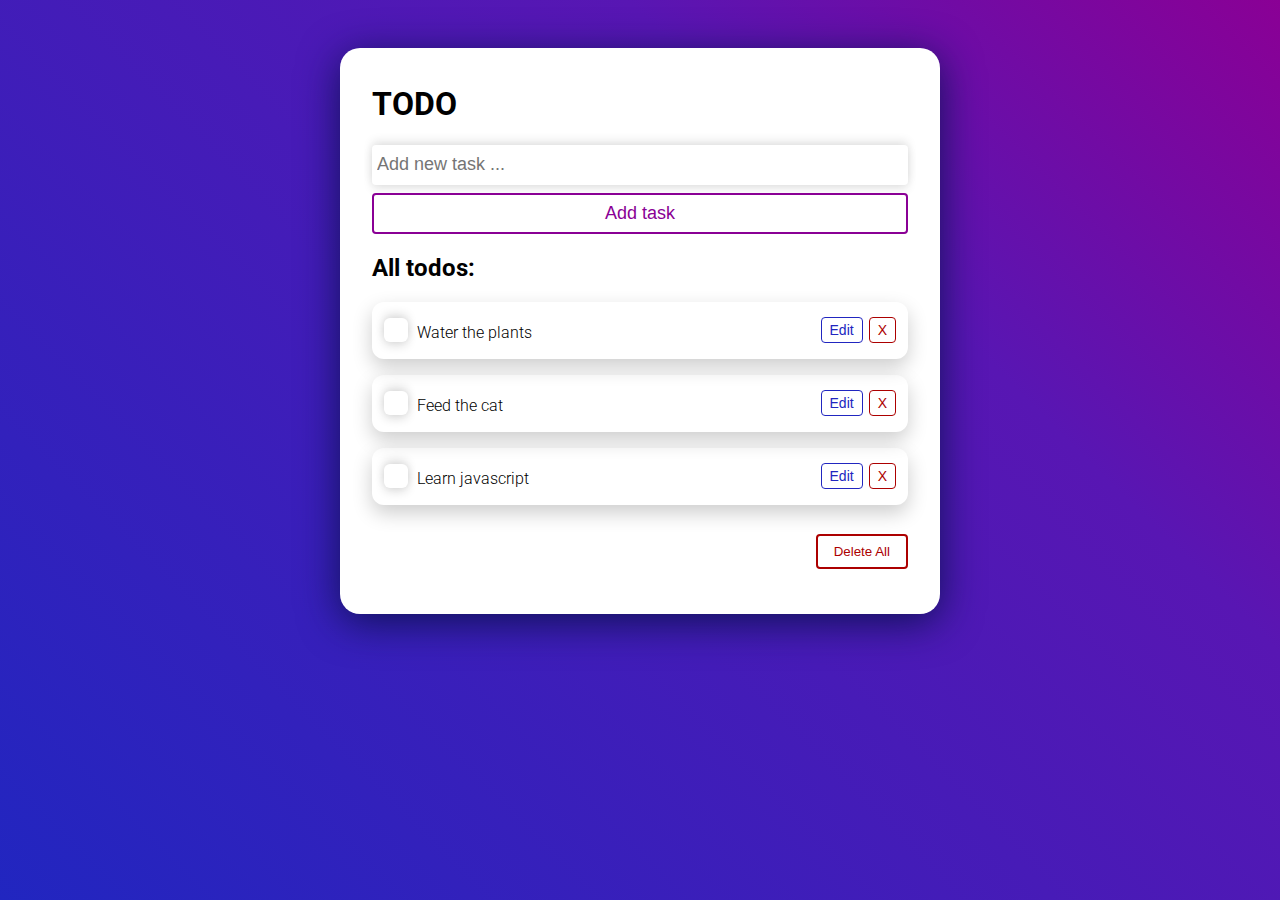
==== todoApp.html @ 9bea2eae "Add local storage function, style the app, include webfont" ====
<!DOCTYPE html>
<html lang="en">
<head>
    <meta charset="UTF-8">
    <meta http-equiv="X-UA-Compatible" content="IE=edge">
    <meta name="viewport" content="width=device-width, initial-scale=1.0">
    <link rel="stylesheet" href="todoApp.css">
    <title>TO DO APP</title>
</head>
<body>
    <div class ="wrapper">
    <header>
        <div id="page-banner">
        <h1 class="title"> TODO </h1>   
    </header>

        <div id = "todo-list"></div>
        <form id = "todo-uinput">
            <input type="text" name="" id="todo-text" required minlength="6" placeholder="Add new task ...">
            <button id = "todo-add">Add task</button>
        </form>
        <h2>All todos:</h2>

        <ul id="todo-list">
            <li class="todo-item">Go to field</li>
            <span class="todo-status" >Pending</span>
            <button class="todo-del">X</button> <button class="todo-edit">Edit</button>
        </ul>

        <!--
            may be del all button
        -->
            

        <button id = "todo-delall">Delete All</button>
    </div>

</body>

<script src="main.js"></script>
</html>
---- todoApp.css ----
@import url('https://fonts.googleapis.com/css2?family=Roboto:wght@100;300;500&display=swap');
:root {
    --primary: #8A0095;
    --secondary: #2126C0;
    --completed: #57A141;
    --completed2: #7478E7;
}
body {
    display:flex;
    justify-content: center;
    background: linear-gradient(45deg, var(--secondary) 0%, rgba(88,22,179,1) 70%, rgba(138,0,149,1) 100%);
    background-size: cover;
    font-family: 'Roboto', sans-serif;
    font-weight:300;
    padding: 0;
    margin: 0;
    min-height:100vh;
}
.wrapper {
    background-color: white;
    margin: 0 1em;
    padding: 1em 2em 2em;
    border-radius: 20px;
    box-shadow: 0 8px 40px #0f1257;
    box-sizing: border-box;
    max-width: 600px;
    width: calc(100% - 20px);
    height:50%;
    margin: 3em auto;
}
form{
    display: flex;
    flex-flow: column;
    row-gap: 8px;
}
input#todo-text {
    box-shadow: 0 4px 10px rgba(0,0,0,0.1), 0 -4px 10px rgba(0,0,0,0.1);
    border: 1px transparent solid;
    border-radius: 4px;
    box-sizing: border-box;
    font-size: 18px;
    padding: 4px;
    width: 100%;
    height: 40px;
}
ul {
    list-style:none;
    padding-left:0;
}
li[class^="todo"] {
    display: flex;
    justify-content: flex-end;
    align-items: center;
    column-gap: 6px;
    margin: 1em 0;
    padding: 12px;
    box-shadow: 0 8px 20px rgba(0,0,0,0.2);
    border-radius: 12px;
    box-sizing: border-box;
    flex-wrap: wrap;
    transition: all 300ms ease-in-out;
}
li[class^="todo"]:hover {
    box-shadow: 0 8px 20px rgba(0,0,0,0.4);
}
.todotext {
    flex: 1 0 80%;
    border:1px solid transparent;
    border-radius: 4px;
    display:block;
    padding: 4px 2px;
    transition:width 1s ease-in-out;
}
.todotext::before{
    content:'';
    display:block;
    width: 0;
    height: 2px;
    position: relative;
    border-bottom: 2px solid transparent;
    top: 11px;
    transition:all 1s ease-in-out; 
}
.todotext.todo--done {
   color: #bbb;
   margin-right: 8px;   
   transition:width 1s ease-in-out;
}
.todotext.todo--done::before{
    border-bottom: 2px solid var(--secondary);
    width: 100%;
}

.todotext.edit {
    border: 1px #aaa solid;
}
button, 
.todo-status {
    border:1px solid transparent;
    border-radius: 4px;
    padding:4px 8px;
    margin: 0;
    transition: all 300ms ease-in-out;
}
button[class^="todo-"],
.todo-status {
    font-size: 14px;
    flex-basis: 10%;
    justify-items: flex-end;
}
.todo-status.complete {
    color:var(--completed2);
}
.check {
    background-color:transparent;
    color: transparent;
    width: 24px;
    height:24px;
    border-radius: 6px;
    box-shadow: 0 4px 10px rgba(0,0,0,0.125), 0 -4px 10px rgba(0,0,0,0.125);
    display: flex;
    justify-content: center;
    align-items: center;
    transition: all 500ms ease-in-out;
}
.check.complete {
    background-color:var(--secondary);
}
button:hover,
.check {
    cursor: pointer;
}
button.todo-edit {
    border: 1px solid var(--secondary);
    background-color:transparent;
    color:var(--secondary);
}
button.todo-edit:hover {
    background-color:var(--secondary);
    color:white;
}
button.todo-del {
    background-color:transparent;
    border: 1px solid #AC0000;
    color:#AC0000;
}
button.todo-del:hover {
   background-color:#AC0000;
   color:white;
}
button#todo-add {
    background-color: white;
    border: 2px solid #8A0095;
    border-radius: 4px;
    color:#8A0095;
    font-size: 18px;
    padding: 8px 16px;
    transition: all 300ms ease-in-out;
    margin: 0;
}
button#todo-add:hover {
    background-color: rgba(138,0,149,1);
    color:white;
}
button#todo-delall {
    color: #AC0000;
    background-color:white;
    border: 2px solid #AC0000;
    margin: 1em 0;
    padding: 8px 16px;
    border-radius: 4px;
    float:right;
}
button#todo-delall:hover {
    background-color: #AC0000;
    color:white;
}
@media (min-width:768px) {
    .todotext {
        flex: 1 0 50%;
    }
    button[class^="todo-"],
    .todo-status {
    flex-basis: 5%;
}
}
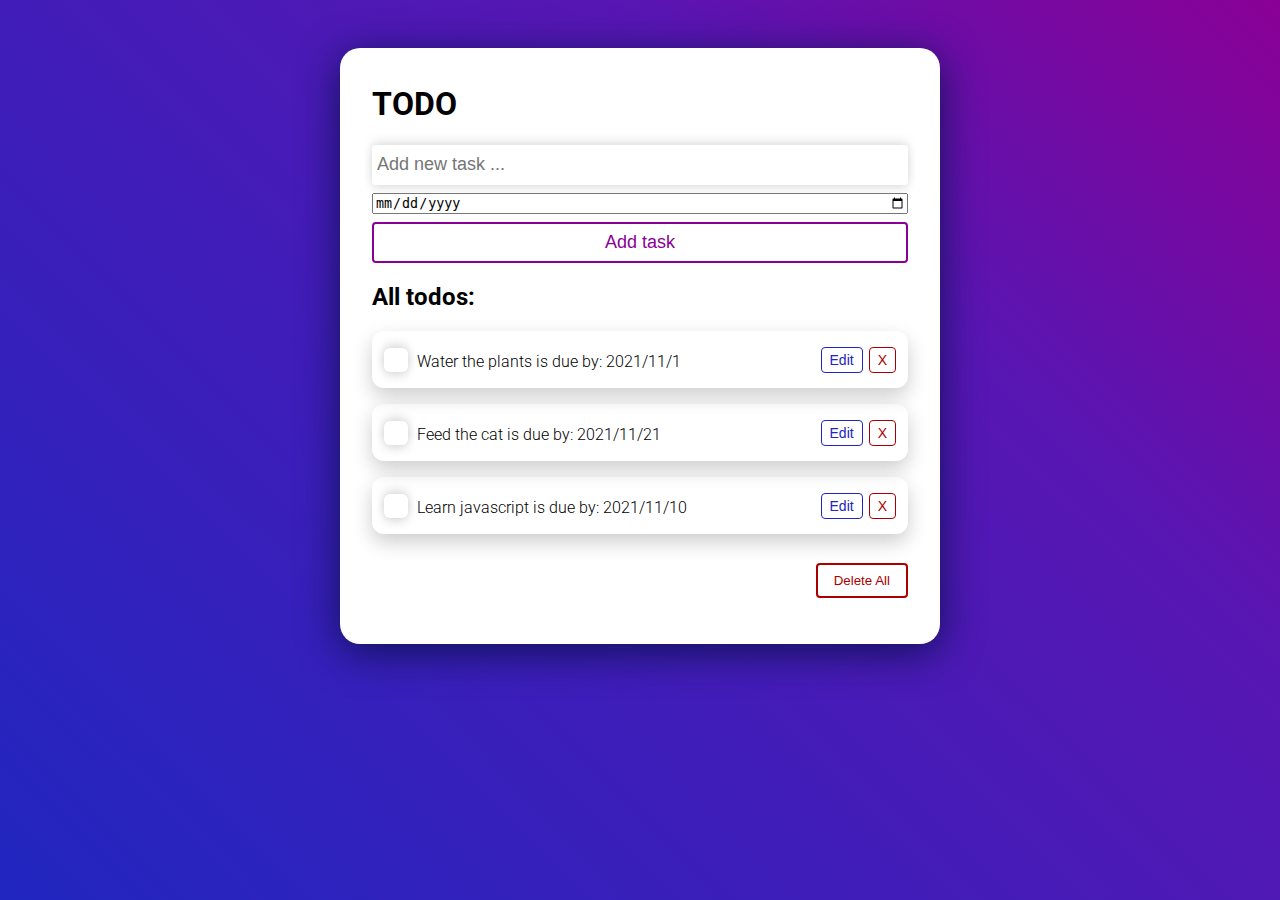
==== commit 697f02fc: "Added a date and improve random ID" ====
--- a/todoApp.html
+++ b/todoApp.html
@@ -17,6 +17,7 @@
         <div id = "todo-list"></div>
         <form id = "todo-uinput">
             <input type="text" name="" id="todo-text" required minlength="6" placeholder="Add new task ...">
+            <input type="date" id= "todo-date">
             <button id = "todo-add">Add task</button>
         </form>
         <h2>All todos:</h2>
@@ -27,11 +28,6 @@
             <button class="todo-del">X</button> <button class="todo-edit">Edit</button>
         </ul>
 
-        <!--
-            may be del all button
-        -->
-            
-
         <button id = "todo-delall">Delete All</button>
     </div>
 
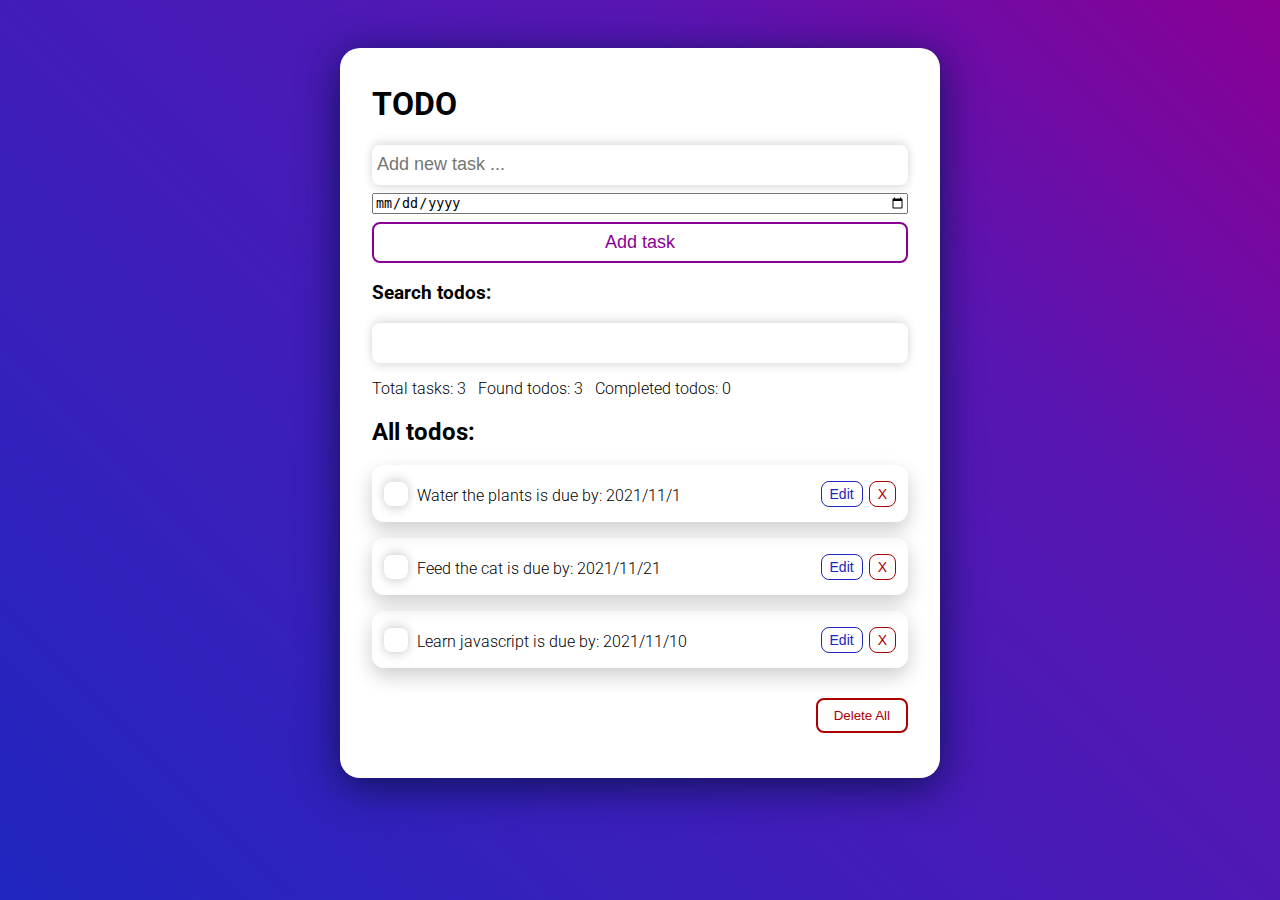
==== commit ff36c446: "Add filter by text function, change slightly appearance of buttons" ====
--- a/todoApp.html
+++ b/todoApp.html
@@ -16,10 +16,13 @@
 
         <div id = "todo-list"></div>
         <form id = "todo-uinput">
-            <input type="text" name="" id="todo-text" required minlength="6" placeholder="Add new task ...">
+            <input id="todo-text" class="todoinput" type="text" name=""  required minlength="6" placeholder="Add new task ...">
             <input type="date" id= "todo-date">
             <button id = "todo-add">Add task</button>
         </form>
+        <h3>Search todos:</h3>
+        <input type="text" name="" id="filterbytext" class="todoinput">
+        <p class="filterresults">Total tasks: <span id="total"></span> Found todos: <span id="match"></span> Completed todos: <span id="completed"></span></p>
         <h2>All todos:</h2>
 
         <ul id="todo-list">
--- a/todoApp.css
+++ b/todoApp.css
@@ -33,15 +33,23 @@
     flex-flow: column;
     row-gap: 8px;
 }
-input#todo-text {
+input.todoinput {
     box-shadow: 0 4px 10px rgba(0,0,0,0.1), 0 -4px 10px rgba(0,0,0,0.1);
     border: 1px transparent solid;
-    border-radius: 4px;
+    border-radius: 8px;
     box-sizing: border-box;
     font-size: 18px;
     padding: 4px;
     width: 100%;
     height: 40px;
+}
+.filterresults {
+    display:flex;
+    justify-content: flex-start;
+}
+.filterresults > span {
+    padding-left:4px;
+    padding-right:12px;
 }
 ul {
     list-style:none;
@@ -97,7 +105,7 @@
 button, 
 .todo-status {
     border:1px solid transparent;
-    border-radius: 4px;
+    border-radius: 8px;
     padding:4px 8px;
     margin: 0;
     transition: all 300ms ease-in-out;
@@ -116,7 +124,7 @@
     color: transparent;
     width: 24px;
     height:24px;
-    border-radius: 6px;
+    border-radius: 8px;
     box-shadow: 0 4px 10px rgba(0,0,0,0.125), 0 -4px 10px rgba(0,0,0,0.125);
     display: flex;
     justify-content: center;
@@ -151,7 +159,6 @@
 button#todo-add {
     background-color: white;
     border: 2px solid #8A0095;
-    border-radius: 4px;
     color:#8A0095;
     font-size: 18px;
     padding: 8px 16px;
@@ -168,7 +175,6 @@
     border: 2px solid #AC0000;
     margin: 1em 0;
     padding: 8px 16px;
-    border-radius: 4px;
     float:right;
 }
 button#todo-delall:hover {
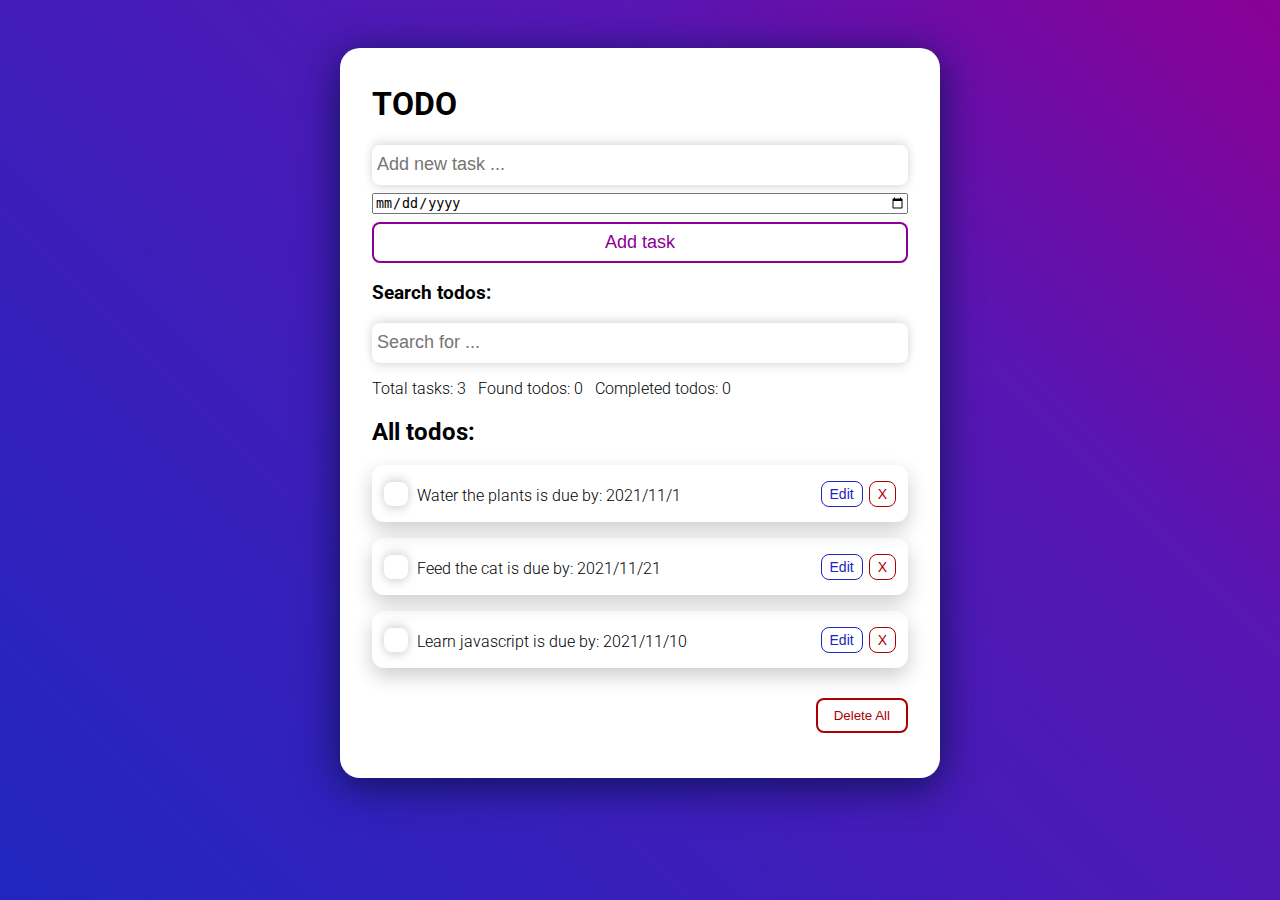
==== commit 57bcd0c0: "Improve filter function 0 found todos before start, change input field text on click" ====
--- a/todoApp.html
+++ b/todoApp.html
@@ -21,7 +21,7 @@
             <button id = "todo-add">Add task</button>
         </form>
         <h3>Search todos:</h3>
-        <input type="text" name="" id="filterbytext" class="todoinput">
+        <input type="text" name="" id="filterbytext" class="todoinput" onfocus="this.placeholder = ''" onblur="this.placeholder = 'Search for ...'" placeholder="Search for ...">
         <p class="filterresults">Total tasks: <span id="total"></span> Found todos: <span id="match"></span> Completed todos: <span id="completed"></span></p>
         <h2>All todos:</h2>
 
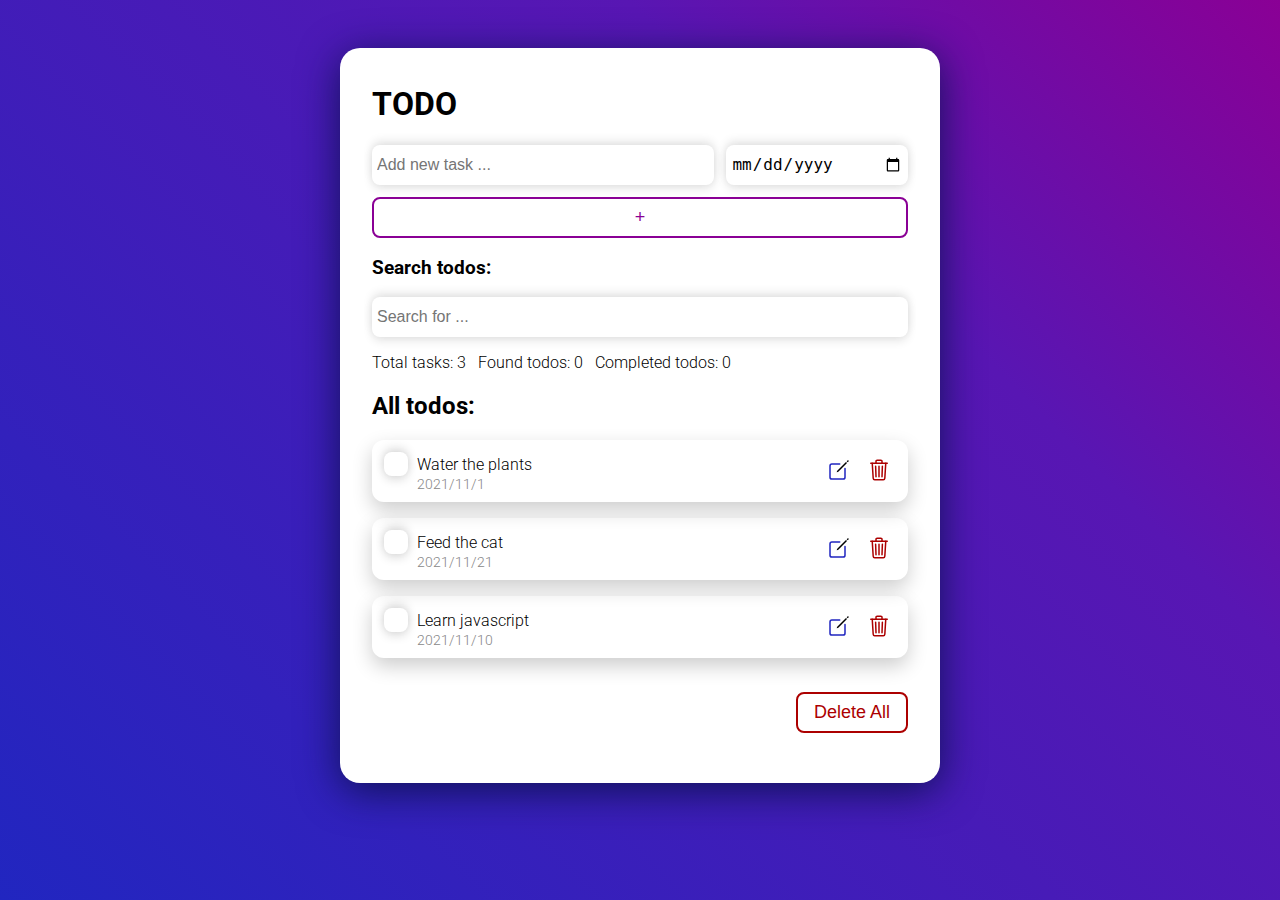
==== commit a84a6ef2: "Flex behaviour task input and single tasks" ====
--- a/todoApp.html
+++ b/todoApp.html
@@ -16,12 +16,12 @@
 
         <div id = "todo-list"></div>
         <form id = "todo-uinput">
-            <input id="todo-text" class="todoinput" type="text" name=""  required minlength="6" placeholder="Add new task ...">
+            <input id="todo-text" class="todoinput text" type="text" name=""  required minlength="6" onfocus="this.placeholder = ''" onblur="this.placeholder = 'Add new task ...'" placeholder="Add new task ...">
             <input type="date" id= "todo-date">
-            <button id = "todo-add">Add task</button>
+            <button id = "todo-add">+</button>
         </form>
         <h3>Search todos:</h3>
-        <input type="text" name="" id="filterbytext" class="todoinput" onfocus="this.placeholder = ''" onblur="this.placeholder = 'Search for ...'" placeholder="Search for ...">
+        <input type="text" name="" id="filterbytext" class="todoinput filter" onfocus="this.placeholder = ''" onblur="this.placeholder = 'Search for ...'" placeholder="Search for ...">
         <p class="filterresults">Total tasks: <span id="total"></span> Found todos: <span id="match"></span> Completed todos: <span id="completed"></span></p>
         <h2>All todos:</h2>
 
--- a/todoApp.css
+++ b/todoApp.css
@@ -30,19 +30,26 @@
 }
 form{
     display: flex;
-    flex-flow: column;
-    row-gap: 8px;
-}
-input.todoinput {
+    gap: 12px;
+    flex-wrap:wrap;
+    justify-content:space-between;
+}
+input.todoinput,
+input[type="date"]
+ {
     box-shadow: 0 4px 10px rgba(0,0,0,0.1), 0 -4px 10px rgba(0,0,0,0.1);
     border: 1px transparent solid;
     border-radius: 8px;
     box-sizing: border-box;
-    font-size: 18px;
+    font-size: 16px;
     padding: 4px;
-    width: 100%;
     height: 40px;
 }
+input.todoinput.text,
+input[type="date"] {
+    flex-basis:100%;
+}
+
 .filterresults {
     display:flex;
     justify-content: flex-start;
@@ -51,6 +58,9 @@
     padding-left:4px;
     padding-right:12px;
 }
+input#filterbytext {
+    width: 100%;
+}
 ul {
     list-style:none;
     padding-left:0;
@@ -58,7 +68,7 @@
 li[class^="todo"] {
     display: flex;
     justify-content: flex-end;
-    align-items: center;
+    align-items: flex-start;
     column-gap: 6px;
     margin: 1em 0;
     padding: 12px;
@@ -72,10 +82,11 @@
     box-shadow: 0 8px 20px rgba(0,0,0,0.4);
 }
 .todotext {
-    flex: 1 0 80%;
+    flex: 1 0 60%;
     border:1px solid transparent;
     border-radius: 4px;
     display:block;
+    margin-top: -6px;
     padding: 4px 2px;
     transition:width 1s ease-in-out;
 }
@@ -97,10 +108,14 @@
 .todotext.todo--done::before{
     border-bottom: 2px solid var(--secondary);
     width: 100%;
-}
-
+    animation-fill-mode: forwards; 
+}
 .todotext.edit {
     border: 1px #aaa solid;
+}
+span.todo--date {
+    font-size: 14px;
+    color: #888;
 }
 button, 
 .todo-status {
@@ -113,11 +128,16 @@
 button[class^="todo-"],
 .todo-status {
     font-size: 14px;
-    flex-basis: 10%;
+    padding:0;
+    flex-basis: 32px;
     justify-items: flex-end;
 }
 .todo-status.complete {
     color:var(--completed2);
+}
+@keyframes stroke {
+    from {width:0}
+    to {width:100%}
 }
 .check {
     background-color:transparent;
@@ -138,23 +158,88 @@
 .check {
     cursor: pointer;
 }
+.check:hover {
+    transform:translateY(-2px)
+}
+.check::before {
+    content: '';
+    background-color: transparent;
+    position: relative;
+    top:0;
+    width: 100%;
+    height: auto;
+    opacity: 0;
+    visibility: hidden;
+    display: block;
+    border-radius: 8px;
+    padding-top: 0;
+    transform:translateY(100%);
+    transition: all 250ms ease-in-out;
+}
+.check:hover::before {
+    background-color: var(--secondary);
+    opacity: 1;
+    visibility: visible;
+    display: block;
+    padding-top: 100%;
+    transform:translateY(0)
+}
+.check.complete::before {
+    content: '';
+    background-color: transparent;
+    position: relative;
+    bottom:0;
+    width: 100%;
+    height: auto;
+    opacity: 0;
+    visibility: hidden;
+    display: block;
+    border-radius: 8px;
+    padding-top: 0;
+    transform:translateY(-100%);
+    transition: all 250ms ease-in-out;
+}
+.check.complete:hover::before {
+    background-color: var(--completed2);
+    opacity: 1;
+    visibility: visible;
+    display: block;
+    padding-top: 100%;
+    transform:translateY(0)
+}
+button.todo-edit,
+button.todo-save,
+button.todo-del {  
+    padding: 3px 4px;
+    transition: all 350ms ease-in-out;
+}
 button.todo-edit {
-    border: 1px solid var(--secondary);
     background-color:transparent;
     color:var(--secondary);
 }
 button.todo-edit:hover {
     background-color:var(--secondary);
     color:white;
-}
+    fill:white;
+}
+
 button.todo-del {
-    background-color:transparent;
-    border: 1px solid #AC0000;
-    color:#AC0000;
+    background-color: transparent; 
+    color: #AC0000;
+    background-repeat: no-repeat;
 }
 button.todo-del:hover {
-   background-color:#AC0000;
-   color:white;
+    background-color:#AC0000;
+    color:white;
+}
+button.todo-edit, 
+button.todo-del {
+    margin-top:5px;
+}
+
+button.todo-edit svg,
+button.todo-del svg {
+    width:24px;
 }
 button#todo-add {
     background-color: white;
@@ -164,6 +249,7 @@
     padding: 8px 16px;
     transition: all 300ms ease-in-out;
     margin: 0;
+    flex-basis:100%;
 }
 button#todo-add:hover {
     background-color: rgba(138,0,149,1);
@@ -172,6 +258,7 @@
 button#todo-delall {
     color: #AC0000;
     background-color:white;
+    font-size: 18px;;
     border: 2px solid #AC0000;
     margin: 1em 0;
     padding: 8px 16px;
@@ -182,8 +269,20 @@
     color:white;
 }
 @media (min-width:768px) {
+    input.todoinput.text {
+        flex-basis:calc(65% - 6px)
+    }
+    input[type="date"] {
+        flex-basis:calc(35% - 6px);
+    }
+    li[class^="todo"] {
+        padding-bottom:4px;
+    }
     .todotext {
         flex: 1 0 50%;
+    }
+    button.todo-edit, button.todo-del {
+        margin-top: 2px;
     }
     button[class^="todo-"],
     .todo-status {
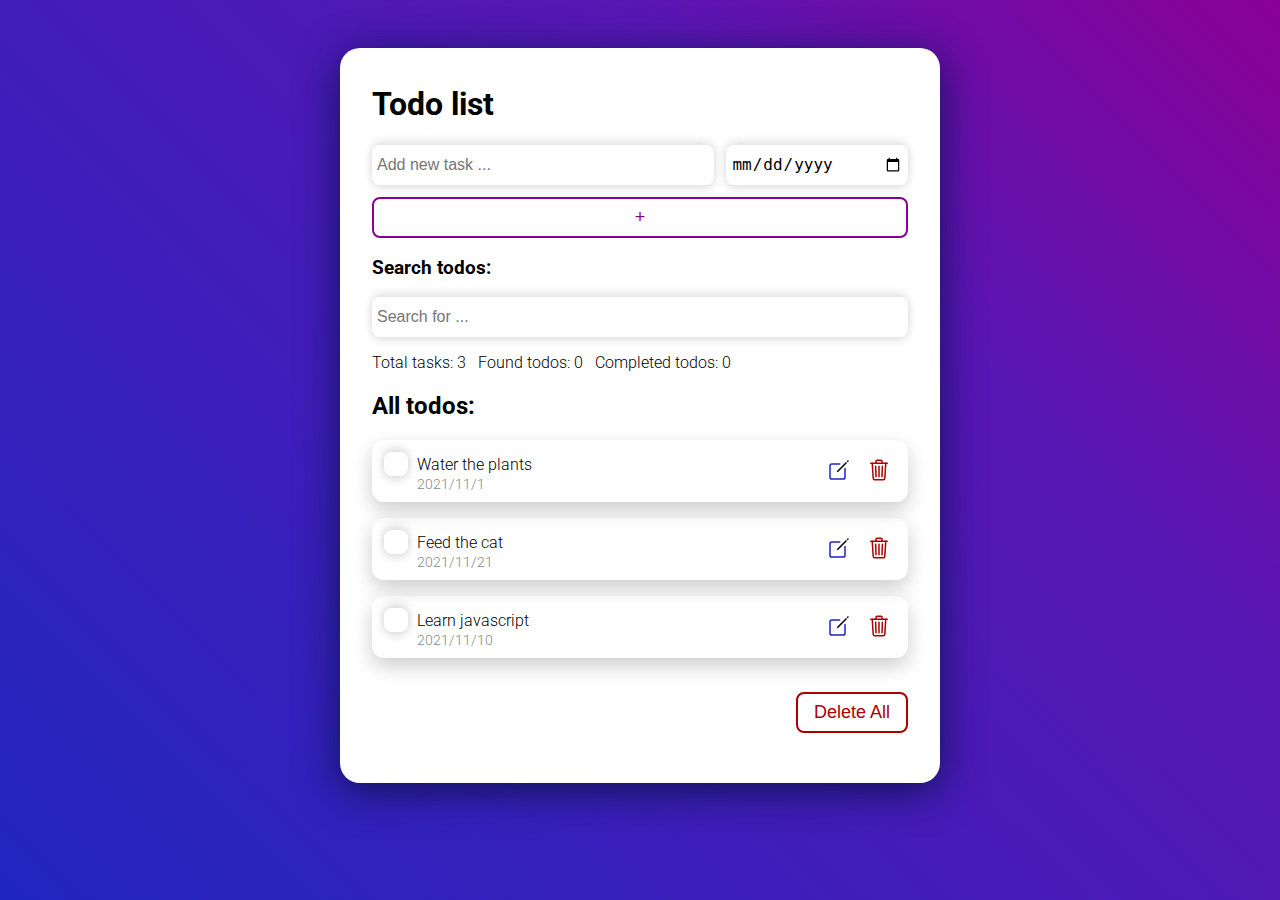
==== commit 7b6ec532: "Fix complete counter on click" ====
--- a/todoApp.html
+++ b/todoApp.html
@@ -11,7 +11,7 @@
     <div class ="wrapper">
     <header>
         <div id="page-banner">
-        <h1 class="title"> TODO </h1>   
+        <h1 class="title"> Todo list </h1>   
     </header>
 
         <div id = "todo-list"></div>
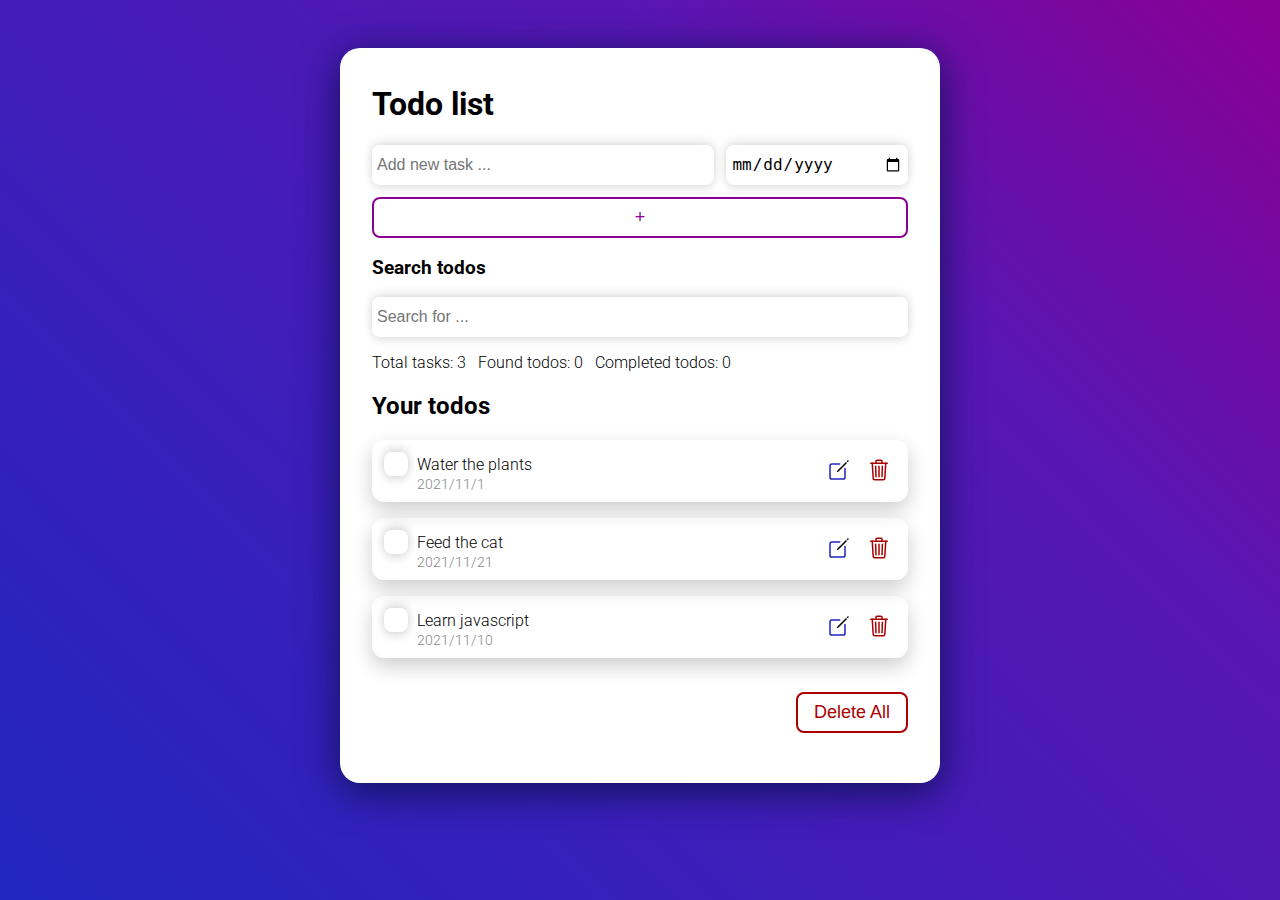
==== commit c0da0f76: "Change html" ====
--- a/todoApp.html
+++ b/todoApp.html
@@ -5,7 +5,7 @@
     <meta http-equiv="X-UA-Compatible" content="IE=edge">
     <meta name="viewport" content="width=device-width, initial-scale=1.0">
     <link rel="stylesheet" href="todoApp.css">
-    <title>TO DO APP</title>
+    <title>Todo App</title>
 </head>
 <body>
     <div class ="wrapper">
@@ -17,13 +17,13 @@
         <div id = "todo-list"></div>
         <form id = "todo-uinput">
             <input id="todo-text" class="todoinput text" type="text" name=""  required minlength="6" onfocus="this.placeholder = ''" onblur="this.placeholder = 'Add new task ...'" placeholder="Add new task ...">
-            <input type="date" id= "todo-date">
+            <input type="date" id= "todo-date" name="date">
             <button id = "todo-add">+</button>
         </form>
-        <h3>Search todos:</h3>
+        <h3>Search todos</h3>
         <input type="text" name="" id="filterbytext" class="todoinput filter" onfocus="this.placeholder = ''" onblur="this.placeholder = 'Search for ...'" placeholder="Search for ...">
         <p class="filterresults">Total tasks: <span id="total"></span> Found todos: <span id="match"></span> Completed todos: <span id="completed"></span></p>
-        <h2>All todos:</h2>
+        <h2>Your todos</h2>
 
         <ul id="todo-list">
             <li class="todo-item">Go to field</li>
